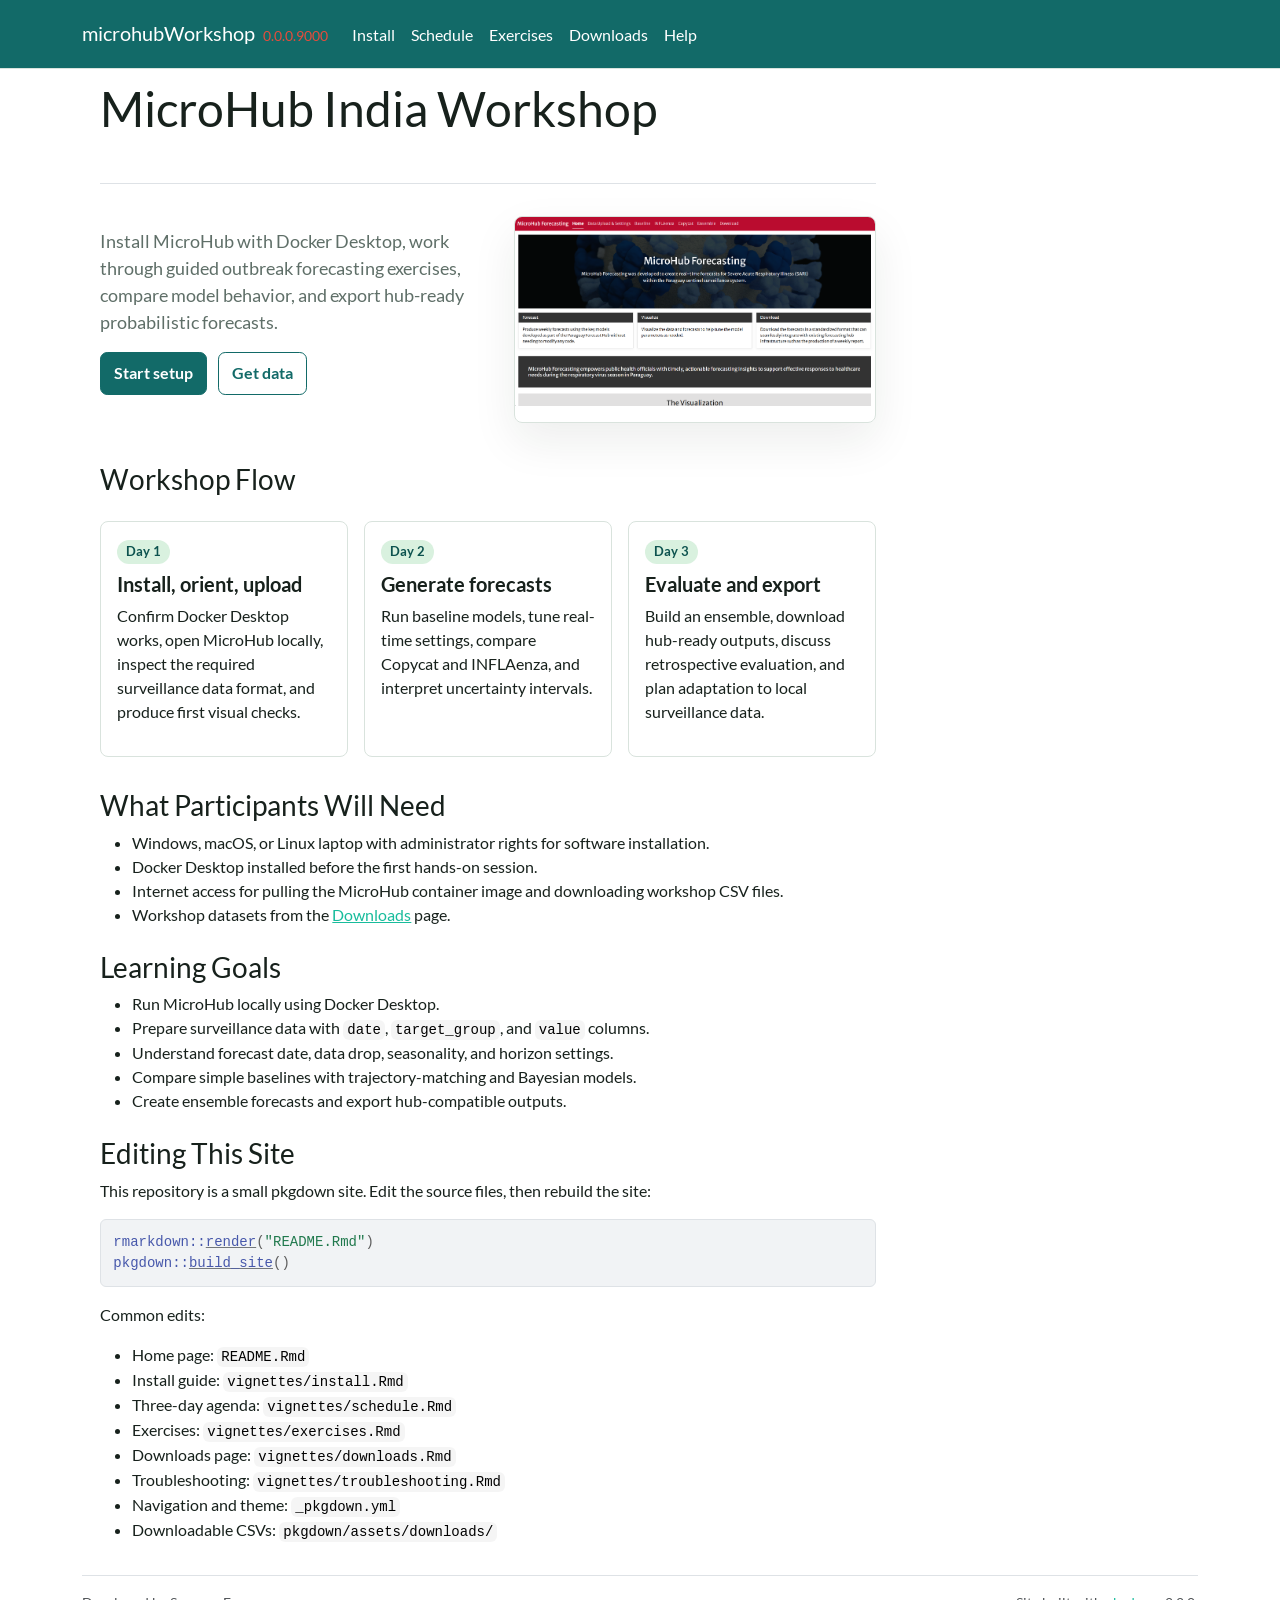
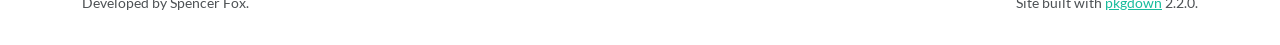
==== docs/index.html @ 608a145c "Create pkgdown workshop website" ====
<!DOCTYPE html>
<!-- Generated by pkgdown: do not edit by hand --><html lang="en">
<head>
<meta http-equiv="Content-Type" content="text/html; charset=UTF-8">
<meta charset="utf-8">
<meta http-equiv="X-UA-Compatible" content="IE=edge">
<meta name="viewport" content="width=device-width, initial-scale=1, shrink-to-fit=no">
<title>MicroHub India Workshop • microhubWorkshop</title>
<script src="deps/jquery-3.6.0/jquery-3.6.0.min.js"></script><meta name="viewport" content="width=device-width, initial-scale=1, shrink-to-fit=no">
<link href="deps/bootstrap-5.3.1/bootstrap.min.css" rel="stylesheet">
<script src="deps/bootstrap-5.3.1/bootstrap.bundle.min.js"></script><link href="deps/font-awesome-6.5.2/css/all.min.css" rel="stylesheet">
<link href="deps/font-awesome-6.5.2/css/v4-shims.min.css" rel="stylesheet">
<script src="deps/headroom-0.11.0/headroom.min.js"></script><script src="deps/headroom-0.11.0/jQuery.headroom.min.js"></script><script src="deps/bootstrap-toc-1.0.1/bootstrap-toc.min.js"></script><script src="deps/clipboard.js-2.0.11/clipboard.min.js"></script><script src="deps/search-1.0.0/autocomplete.jquery.min.js"></script><script src="deps/search-1.0.0/fuse.min.js"></script><script src="deps/search-1.0.0/mark.min.js"></script><!-- pkgdown --><script src="pkgdown.js"></script><link href="extra.css" rel="stylesheet">
<meta property="og:title" content="MicroHub India Workshop">
<meta name="description" content="Three-day hands-on workshop materials for MicroHub forecasting.">
<meta property="og:description" content="Three-day hands-on workshop materials for MicroHub forecasting.">
</head>
<body>
    <a href="#main" class="visually-hidden-focusable">Skip to contents</a>


    <nav class="navbar navbar-expand-lg fixed-top bg-primary" data-bs-theme="dark" aria-label="Site navigation"><div class="container">

    <a class="navbar-brand me-2" href="index.html">microhubWorkshop</a>

    <small class="nav-text text-danger me-auto" data-bs-toggle="tooltip" data-bs-placement="bottom" title="Unreleased version">0.0.0.9000</small>


    <button class="navbar-toggler" type="button" data-bs-toggle="collapse" data-bs-target="#navbar" aria-controls="navbar" aria-expanded="false" aria-label="Toggle navigation">
      <span class="navbar-toggler-icon"></span>
    </button>

    <div id="navbar" class="collapse navbar-collapse ms-3">
      <ul class="navbar-nav me-auto">
<li class="nav-item"><a class="nav-link" href="articles/install.html">Install</a></li>
<li class="nav-item"><a class="nav-link" href="articles/schedule.html">Schedule</a></li>
<li class="nav-item"><a class="nav-link" href="articles/exercises.html">Exercises</a></li>
<li class="nav-item"><a class="nav-link" href="articles/downloads.html">Downloads</a></li>
<li class="nav-item"><a class="nav-link" href="articles/troubleshooting.html">Help</a></li>
      </ul>
<ul class="navbar-nav"></ul>
</div>


  </div>
</nav><div class="container template-home">
<div class="row">
  <main id="main" class="col-md-9"><div class="section level1">
<div class="page-header"><h1 id="microhub-india-workshop">MicroHub India Workshop<a class="anchor" aria-label="anchor" href="#microhub-india-workshop"></a>
</h1></div>
<div class="microhub-hero">
<div>
<p class="microhub-lead">
Install MicroHub with Docker Desktop, work through guided outbreak forecasting exercises, compare model behavior, and export hub-ready probabilistic forecasts.
</p>
<p>
<a class="microhub-button" href="articles/install.html">Start setup</a> <a class="microhub-button secondary" href="articles/downloads.html">Get data</a>
</p>
</div>
<div class="microhub-image">
<p><img src="reference/figures/microhub-home.png" alt="MicroHub application home page screenshot"></p>
</div>
</div>
<div class="section level2">
<h2 id="workshop-flow">Workshop Flow<a class="anchor" aria-label="anchor" href="#workshop-flow"></a>
</h2>
<div class="microhub-grid">
<div class="microhub-card">
<span class="microhub-tag">Day 1</span>
<h3>
Install, orient, upload
</h3>
<p>
Confirm Docker Desktop works, open MicroHub locally, inspect the required surveillance data format, and produce first visual checks.
</p>
</div>
<div class="microhub-card">
<span class="microhub-tag">Day 2</span>
<h3>
Generate forecasts
</h3>
<p>
Run baseline models, tune real-time settings, compare Copycat and INFLAenza, and interpret uncertainty intervals.
</p>
</div>
<div class="microhub-card">
<span class="microhub-tag">Day 3</span>
<h3>
Evaluate and export
</h3>
<p>
Build an ensemble, download hub-ready outputs, discuss retrospective evaluation, and plan adaptation to local surveillance data.
</p>
</div>
</div>
</div>
<div class="section level2">
<h2 id="what-participants-will-need">What Participants Will Need<a class="anchor" aria-label="anchor" href="#what-participants-will-need"></a>
</h2>
<ul>
<li>Windows, macOS, or Linux laptop with administrator rights for software installation.</li>
<li>Docker Desktop installed before the first hands-on session.</li>
<li>Internet access for pulling the MicroHub container image and downloading workshop CSV files.</li>
<li>Workshop datasets from the <a href="articles/downloads.html">Downloads</a> page.</li>
</ul>
</div>
<div class="section level2">
<h2 id="learning-goals">Learning Goals<a class="anchor" aria-label="anchor" href="#learning-goals"></a>
</h2>
<ul>
<li>Run MicroHub locally using Docker Desktop.</li>
<li>Prepare surveillance data with <code>date</code>, <code>target_group</code>, and <code>value</code> columns.</li>
<li>Understand forecast date, data drop, seasonality, and horizon settings.</li>
<li>Compare simple baselines with trajectory-matching and Bayesian models.</li>
<li>Create ensemble forecasts and export hub-compatible outputs.</li>
</ul>
</div>
<div class="section level2">
<h2 id="editing-this-site">Editing This Site<a class="anchor" aria-label="anchor" href="#editing-this-site"></a>
</h2>
<p>This repository is a small pkgdown site. Edit the source files, then rebuild the site:</p>
<div class="sourceCode" id="cb1"><pre class="downlit sourceCode r">
<code class="sourceCode R"><span><span class="fu">rmarkdown</span><span class="fu">::</span><span class="fu"><a href="https://rdrr.io/pkg/rmarkdown/man/render.html" class="external-link">render</a></span><span class="op">(</span><span class="st">"README.Rmd"</span><span class="op">)</span></span>
<span><span class="fu">pkgdown</span><span class="fu">::</span><span class="fu"><a href="https://rdrr.io/pkg/pkgdown/man/build_site.html" class="external-link">build_site</a></span><span class="op">(</span><span class="op">)</span></span></code></pre></div>
<p>Common edits:</p>
<ul>
<li>Home page: <code>README.Rmd</code>
</li>
<li>Install guide: <code>vignettes/install.Rmd</code>
</li>
<li>Three-day agenda: <code>vignettes/schedule.Rmd</code>
</li>
<li>Exercises: <code>vignettes/exercises.Rmd</code>
</li>
<li>Downloads page: <code>vignettes/downloads.Rmd</code>
</li>
<li>Troubleshooting: <code>vignettes/troubleshooting.Rmd</code>
</li>
<li>Navigation and theme: <code>_pkgdown.yml</code>
</li>
<li>Downloadable CSVs: <code>pkgdown/assets/downloads/</code>
</li>
</ul>
</div>
</div>
  </main><aside class="col-md-3"></aside>
</div>


    <footer><div class="pkgdown-footer-left">
  <p>Developed by Spencer Fox.</p>
</div>

<div class="pkgdown-footer-right">
  <p>Site built with <a href="https://pkgdown.r-lib.org/" class="external-link">pkgdown</a> 2.2.0.</p>
</div>

    </footer>
</div>





  </body>
</html>
---- docs/deps/font-awesome-6.5.2/css/v4-shims.min.css ----
/*!
 * Font Awesome Free 6.5.2 by @fontawesome - https://fontawesome.com
 * License - https://fontawesome.com/license/free (Icons: CC BY 4.0, Fonts: SIL OFL 1.1, Code: MIT License)
 * Copyright 2024 Fonticons, Inc.
 */
.fa.fa-glass:before{content:"\f000"}.fa.fa-envelope-o{font-family:"Font Awesome 6 Free";font-weight:400}.fa.fa-envelope-o:before{content:"\f0e0"}.fa.fa-star-o{font-family:"Font Awesome 6 Free";font-weight:400}.fa.fa-star-o:before{content:"\f005"}.fa.fa-close:before,.fa.fa-remove:before{content:"\f00d"}.fa.fa-gear:before{content:"\f013"}.fa.fa-trash-o{font-family:"Font Awesome 6 Free";font-weight:400}.fa.fa-trash-o:before{content:"\f2ed"}.fa.fa-home:before{content:"\f015"}.fa.fa-file-o{font-family:"Font Awesome 6 Free";font-weight:400}.fa.fa-file-o:before{content:"\f15b"}.fa.fa-clock-o{font-family:"Font Awesome 6 Free";font-weight:400}.fa.fa-clock-o:before{content:"\f017"}.fa.fa-arrow-circle-o-down{font-family:"Font Awesome 6 Free";font-weight:400}.fa.fa-arrow-circle-o-down:before{content:"\f358"}.fa.fa-arrow-circle-o-up{font-family:"Font Awesome 6 Free";font-weight:400}.fa.fa-arrow-circle-o-up:before{content:"\f35b"}.fa.fa-play-circle-o{font-family:"Font Awesome 6 Free";font-weight:400}.fa.fa-play-circle-o:before{content:"\f144"}.fa.fa-repeat:before,.fa.fa-rotate-right:before{content:"\f01e"}.fa.fa-refresh:before{content:"\f021"}.fa.fa-list-alt{font-family:"Font Awesome 6 Free";font-weight:400}.fa.fa-list-alt:before{content:"\f022"}.fa.fa-dedent:before{content:"\f03b"}.fa.fa-video-camera:before{content:"\f03d"}.fa.fa-picture-o{font-family:"Font Awesome 6 Free";font-weight:400}.fa.fa-picture-o:before{content:"\f03e"}.fa.fa-photo{font-family:"Font Awesome 6 Free";font-weight:400}.fa.fa-photo:before{content:"\f03e"}.fa.fa-image{font-family:"Font Awesome 6 Free";font-weight:400}.fa.fa-image:before{content:"\f03e"}.fa.fa-map-marker:before{content:"\f3c5"}.fa.fa-pencil-square-o{font-family:"Font Awesome 6 Free";font-weight:400}.fa.fa-pencil-square-o:before{content:"\f044"}.fa.fa-edit{font-family:"Font Awesome 6 Free";font-weight:400}.fa.fa-edit:before{content:"\f044"}.fa.fa-share-square-o:before{content:"\f14d"}.fa.fa-check-square-o{font-family:"Font Awesome 6 Free";font-weight:400}.fa.fa-check-square-o:before{content:"\f14a"}.fa.fa-arrows:before{content:"\f0b2"}.fa.fa-times-circle-o{font-family:"Font Awesome 6 Free";font-weight:400}.fa.fa-times-circle-o:before{content:"\f057"}.fa.fa-check-circle-o{font-family:"Font Awesome 6 Free";font-weight:400}.fa.fa-check-circle-o:before{content:"\f058"}.fa.fa-mail-forward:before{content:"\f064"}.fa.fa-expand:before{content:"\f424"}.fa.fa-compress:before{content:"\f422"}.fa.fa-eye,.fa.fa-eye-slash{font-family:"Font Awesome 6 Free";font-weight:400}.fa.fa-warning:before{content:"\f071"}.fa.fa-calendar:before{content:"\f073"}.fa.fa-arrows-v:before{content:"\f338"}.fa.fa-arrows-h:before{content:"\f337"}.fa.fa-bar-chart-o:before,.fa.fa-bar-chart:before{content:"\e0e3"}.fa.fa-twitter-square{font-family:"Font Awesome 6 Brands";font-weight:400}.fa.fa-twitter-square:before{content:"\f081"}.fa.fa-facebook-square{font-family:"Font Awesome 6 Brands";font-weight:400}.fa.fa-facebook-square:before{content:"\f082"}.fa.fa-gears:before{content:"\f085"}.fa.fa-thumbs-o-up{font-family:"Font Awesome 6 Free";font-weight:400}.fa.fa-thumbs-o-up:before{content:"\f164"}.fa.fa-thumbs-o-down{font-family:"Font Awesome 6 Free";font-weight:400}.fa.fa-thumbs-o-down:before{content:"\f165"}.fa.fa-heart-o{font-family:"Font Awesome 6 Free";font-weight:400}.fa.fa-heart-o:before{content:"\f004"}.fa.fa-sign-out:before{content:"\f2f5"}.fa.fa-linkedin-square{font-family:"Font Awesome 6 Brands";font-weight:400}.fa.fa-linkedin-square:before{content:"\f08c"}.fa.fa-thumb-tack:before{content:"\f08d"}.fa.fa-external-link:before{content:"\f35d"}.fa.fa-sign-in:before{content:"\f2f6"}.fa.fa-github-square{font-family:"Font Awesome 6 Brands";font-weight:400}.fa.fa-github-square:before{content:"\f092"}.fa.fa-lemon-o{font-family:"Font Awesome 6 Free";font-weight:400}.fa.fa-lemon-o:before{content:"\f094"}.fa.fa-square-o{font-family:"Font Awesome 6 Free";font-weight:400}.fa.fa-square-o:before{content:"\f0c8"}.fa.fa-bookmark-o{font-family:"Font Awesome 6 Free";font-weight:400}.fa.fa-bookmark-o:before{content:"\f02e"}.fa.fa-facebook,.fa.fa-twitter{font-family:"Font Awesome 6 Brands";font-weight:400}.fa.fa-facebook:before{content:"\f39e"}.fa.fa-facebook-f{font-family:"Font Awesome 6 Brands";font-weight:400}.fa.fa-facebook-f:before{content:"\f39e"}.fa.fa-github{font-family:"Font Awesome 6 Brands";font-weight:400}.fa.fa-credit-card{font-family:"Font Awesome 6 Free";font-weight:400}.fa.fa-feed:before{content:"\f09e"}.fa.fa-hdd-o{font-family:"Font Awesome 6 Free";font-weight:400}.fa.fa-hdd-o:before{content:"\f0a0"}.fa.fa-hand-o-right{font-family:"Font Awesome 6 Free";font-weight:400}.fa.fa-hand-o-right:before{content:"\f0a4"}.fa.fa-hand-o-left{font-family:"Font Awesome 6 Free";font-weight:400}.fa.fa-hand-o-left:before{content:"\f0a5"}.fa.fa-hand-o-up{font-family:"Font Awesome 6 Free";font-weight:400}.fa.fa-hand-o-up:before{content:"\f0a6"}.fa.fa-hand-o-down{font-family:"Font Awesome 6 Free";font-weight:400}.fa.fa-hand-o-down:before{content:"\f0a7"}.fa.fa-globe:before{content:"\f57d"}.fa.fa-tasks:before{content:"\f828"}.fa.fa-arrows-alt:before{content:"\f31e"}.fa.fa-group:before{content:"\f0c0"}.fa.fa-chain:before{content:"\f0c1"}.fa.fa-cut:before{content:"\f0c4"}.fa.fa-files-o{font-family:"Font Awesome 6 Free";font-weight:400}.fa.fa-files-o:before{content:"\f0c5"}.fa.fa-floppy-o{font-family:"Font Awesome 6 Free";font-weight:400}.fa.fa-floppy-o:before{content:"\f0c7"}.fa.fa-save{font-family:"Font Awesome 6 Free";font-weight:400}.fa.fa-save:before{content:"\f0c7"}.fa.fa-navicon:before,.fa.fa-reorder:before{content:"\f0c9"}.fa.fa-magic:before{content:"\e2ca"}.fa.fa-pinterest,.fa.fa-pinterest-square{font-family:"Font Awesome 6 Brands";font-weight:400}.fa.fa-pinterest-square:before{content:"\f0d3"}.fa.fa-google-plus-square{font-family:"Font Awesome 6 Brands";font-weight:400}.fa.fa-google-plus-square:before{content:"\f0d4"}.fa.fa-google-plus{font-family:"Font Awesome 6 Brands";font-weight:400}.fa.fa-google-plus:before{content:"\f0d5"}.fa.fa-money:before{content:"\f3d1"}.fa.fa-unsorted:before{content:"\f0dc"}.fa.fa-sort-desc:before{content:"\f0dd"}.fa.fa-sort-asc:before{content:"\f0de"}.fa.fa-linkedin{font-family:"Font Awesome 6 Brands";font-weight:400}.fa.fa-linkedin:before{content:"\f0e1"}.fa.fa-rotate-left:before{content:"\f0e2"}.fa.fa-legal:before{content:"\f0e3"}.fa.fa-dashboard:before,.fa.fa-tachometer:before{content:"\f625"}.fa.fa-comment-o{font-family:"Font Awesome 6 Free";font-weight:400}.fa.fa-comment-o:before{content:"\f075"}.fa.fa-comments-o{font-family:"Font Awesome 6 Free";font-weight:400}.fa.fa-comments-o:before{content:"\f086"}.fa.fa-flash:before{content:"\f0e7"}.fa.fa-clipboard:before{content:"\f0ea"}.fa.fa-lightbulb-o{font-family:"Font Awesome 6 Free";font-weight:400}.fa.fa-lightbulb-o:before{content:"\f0eb"}.fa.fa-exchange:before{content:"\f362"}.fa.fa-cloud-download:before{content:"\f0ed"}.fa.fa-cloud-upload:before{content:"\f0ee"}.fa.fa-bell-o{font-family:"Font Awesome 6 Free";font-weight:400}.fa.fa-bell-o:before{content:"\f0f3"}.fa.fa-cutlery:before{content:"\f2e7"}.fa.fa-file-text-o{font-family:"Font Awesome 6 Free";font-weight:400}.fa.fa-file-text-o:before{content:"\f15c"}.fa.fa-building-o{font-family:"Font Awesome 6 Free";font-weight:400}.fa.fa-building-o:before{content:"\f1ad"}.fa.fa-hospital-o{font-family:"Font Awesome 6 Free";font-weight:400}.fa.fa-hospital-o:before{content:"\f0f8"}.fa.fa-tablet:before{content:"\f3fa"}.fa.fa-mobile-phone:before,.fa.fa-mobile:before{content:"\f3cd"}.fa.fa-circle-o{font-family:"Font Awesome 6 Free";font-weight:400}.fa.fa-circle-o:before{content:"\f111"}.fa.fa-mail-reply:before{content:"\f3e5"}.fa.fa-github-alt{font-family:"Font Awesome 6 Brands";font-weight:400}.fa.fa-folder-o{font-family:"Font Awesome 6 Free";font-weight:400}.fa.fa-folder-o:before{content:"\f07b"}.fa.fa-folder-open-o{font-family:"Font Awesome 6 Free";font-weight:400}.fa.fa-folder-open-o:before{content:"\f07c"}.fa.fa-smile-o{font-family:"Font Awesome 6 Free";font-weight:400}.fa.fa-smile-o:before{content:"\f118"}.fa.fa-frown-o{font-family:"Font Awesome 6 Free";font-weight:400}.fa.fa-frown-o:before{content:"\f119"}.fa.fa-meh-o{font-family:"Font Awesome 6 Free";font-weight:400}.fa.fa-meh-o:before{content:"\f11a"}.fa.fa-keyboard-o{font-family:"Font Awesome 6 Free";font-weight:400}.fa.fa-keyboard-o:before{content:"\f11c"}.fa.fa-flag-o{font-family:"Font Awesome 6 Free";font-weight:400}.fa.fa-flag-o:before{content:"\f024"}.fa.fa-mail-reply-all:before{content:"\f122"}.fa.fa-star-half-o{font-family:"Font Awesome 6 Free";font-weight:400}.fa.fa-star-half-o:before{content:"\f5c0"}.fa.fa-star-half-empty{font-family:"Font Awesome 6 Free";font-weight:400}.fa.fa-star-half-empty:before{content:"\f5c0"}.fa.fa-star-half-full{font-family:"Font Awesome 6 Free";font-weight:400}.fa.fa-star-half-full:before{content:"\f5c0"}.fa.fa-code-fork:before{content:"\f126"}.fa.fa-chain-broken:before,.fa.fa-unlink:before{content:"\f127"}.fa.fa-calendar-o{font-family:"Font Awesome 6 Free";font-weight:400}.fa.fa-calendar-o:before{content:"\f133"}.fa.fa-css3,.fa.fa-html5,.fa.fa-maxcdn{font-family:"Font Awesome 6 Brands";font-weight:400}.fa.fa-unlock-alt:before{content:"\f09c"}.fa.fa-minus-square-o{font-family:"Font Awesome 6 Free";font-weight:400}.fa.fa-minus-square-o:before{content:"\f146"}.fa.fa-level-up:before{content:"\f3bf"}.fa.fa-level-down:before{content:"\f3be"}.fa.fa-pencil-square:before{content:"\f14b"}.fa.fa-external-link-square:before{content:"\f360"}.fa.fa-compass{font-family:"Font Awesome 6 Free";font-weight:400}.fa.fa-caret-square-o-down{font-family:"Font Awesome 6 Free";font-weight:400}.fa.fa-caret-square-o-down:before{content:"\f150"}.fa.fa-toggle-down{font-family:"Font Awesome 6 Free";font-weight:400}.fa.fa-toggle-down:before{content:"\f150"}.fa.fa-caret-square-o-up{font-family:"Font Awesome 6 Free";font-weight:400}.fa.fa-caret-square-o-up:before{content:"\f151"}.fa.fa-toggle-up{font-family:"Font Awesome 6 Free";font-weight:400}.fa.fa-toggle-up:before{content:"\f151"}.fa.fa-caret-square-o-right{font-family:"Font Awesome 6 Free";font-weight:400}.fa.fa-caret-square-o-right:before{content:"\f152"}.fa.fa-toggle-right{font-family:"Font Awesome 6 Free";font-weight:400}.fa.fa-toggle-right:before{content:"\f152"}.fa.fa-eur:before,.fa.fa-euro:before{content:"\f153"}.fa.fa-gbp:before{content:"\f154"}.fa.fa-dollar:before,.fa.fa-usd:before{content:"\24"}.fa.fa-inr:before,.fa.fa-rupee:before{content:"\e1bc"}.fa.fa-cny:before,.fa.fa-jpy:before,.fa.fa-rmb:before,.fa.fa-yen:before{content:"\f157"}.fa.fa-rouble:before,.fa.fa-rub:before,.fa.fa-ruble:before{content:"\f158"}.fa.fa-krw:before,.fa.fa-won:before{content:"\f159"}.fa.fa-bitcoin,.fa.fa-btc{font-family:"Font Awesome 6 Brands";font-weight:400}.fa.fa-bitcoin:before{content:"\f15a"}.fa.fa-file-text:before{content:"\f15c"}.fa.fa-sort-alpha-asc:before{content:"\f15d"}.fa.fa-sort-alpha-desc:before{content:"\f881"}.fa.fa-sort-amount-asc:before{content:"\f884"}.fa.fa-sort-amount-desc:before{content:"\f160"}.fa.fa-sort-numeric-asc:before{content:"\f162"}.fa.fa-sort-numeric-desc:before{content:"\f886"}.fa.fa-youtube-square{font-family:"Font Awesome 6 Brands";font-weight:400}.fa.fa-youtube-square:before{content:"\f431"}.fa.fa-xing,.fa.fa-xing-square,.fa.fa-youtube{font-family:"Font Awesome 6 Brands";font-weight:400}.fa.fa-xing-square:before{content:"\f169"}.fa.fa-youtube-play{font-family:"Font Awesome 6 Brands";font-weight:400}.fa.fa-youtube-play:before{content:"\f167"}.fa.fa-adn,.fa.fa-bitbucket,.fa.fa-bitbucket-square,.fa.fa-dropbox,.fa.fa-flickr,.fa.fa-instagram,.fa.fa-stack-overflow{font-family:"Font Awesome 6 Brands";font-weight:400}.fa.fa-bitbucket-square:before{content:"\f171"}.fa.fa-tumblr,.fa.fa-tumblr-square{font-family:"Font Awesome 6 Brands";font-weight:400}.fa.fa-tumblr-square:before{content:"\f174"}.fa.fa-long-arrow-down:before{content:"\f309"}.fa.fa-long-arrow-up:before{content:"\f30c"}.fa.fa-long-arrow-left:before{content:"\f30a"}.fa.fa-long-arrow-right:before{content:"\f30b"}.fa.fa-android,.fa.fa-apple,.fa.fa-dribbble,.fa.fa-foursquare,.fa.fa-gittip,.fa.fa-gratipay,.fa.fa-linux,.fa.fa-skype,.fa.fa-trello,.fa.fa-windows{font-family:"Font Awesome 6 Brands";font-weight:400}.fa.fa-gittip:before{content:"\f184"}.fa.fa-sun-o{font-family:"Font Awesome 6 Free";font-weight:400}.fa.fa-sun-o:before{content:"\f185"}.fa.fa-moon-o{font-family:"Font Awesome 6 Free";font-weight:400}.fa.fa-moon-o:before{content:"\f186"}.fa.fa-pagelines,.fa.fa-renren,.fa.fa-stack-exchange,.fa.fa-vk,.fa.fa-weibo{font-family:"Font Awesome 6 Brands";font-weight:400}.fa.fa-arrow-circle-o-right{font-family:"Font Awesome 6 Free";font-weight:400}.fa.fa-arrow-circle-o-right:before{content:"\f35a"}.fa.fa-arrow-circle-o-left{font-family:"Font Awesome 6 Free";font-weight:400}.fa.fa-arrow-circle-o-left:before{content:"\f359"}.fa.fa-caret-square-o-left{font-family:"Font Awesome 6 Free";font-weight:400}.fa.fa-caret-square-o-left:before{content:"\f191"}.fa.fa-toggle-left{font-family:"Font Awesome 6 Free";font-weight:400}.fa.fa-toggle-left:before{content:"\f191"}.fa.fa-dot-circle-o{font-family:"Font Awesome 6 Free";font-weight:400}.fa.fa-dot-circle-o:before{content:"\f192"}.fa.fa-vimeo-square{font-family:"Font Awesome 6 Brands";font-weight:400}.fa.fa-vimeo-square:before{content:"\f194"}.fa.fa-try:before,.fa.fa-turkish-lira:before{content:"\e2bb"}.fa.fa-plus-square-o{font-family:"Font Awesome 6 Free";font-weight:400}.fa.fa-plus-square-o:before{content:"\f0fe"}.fa.fa-openid,.fa.fa-slack,.fa.fa-wordpress{font-family:"Font Awesome 6 Brands";font-weight:400}.fa.fa-bank:before,.fa.fa-institution:before{content:"\f19c"}.fa.fa-mortar-board:before{content:"\f19d"}.fa.fa-google,.fa.fa-reddit,.fa.fa-reddit-square,.fa.fa-yahoo{font-family:"Font Awesome 6 Brands";font-weight:400}.fa.fa-reddit-square:before{content:"\f1a2"}.fa.fa-behance,.fa.fa-behance-square,.fa.fa-delicious,.fa.fa-digg,.fa.fa-drupal,.fa.fa-joomla,.fa.fa-pied-piper-alt,.fa.fa-pied-piper-pp,.fa.fa-stumbleupon,.fa.fa-stumbleupon-circle{font-family:"Font Awesome 6 Brands";font-weight:400}.fa.fa-behance-square:before{content:"\f1b5"}.fa.fa-steam,.fa.fa-steam-square{font-family:"Font Awesome 6 Brands";font-weight:400}.fa.fa-steam-square:before{content:"\f1b7"}.fa.fa-automobile:before{content:"\f1b9"}.fa.fa-cab:before{content:"\f1ba"}.fa.fa-deviantart,.fa.fa-soundcloud,.fa.fa-spotify{font-family:"Font Awesome 6 Brands";font-weight:400}.fa.fa-file-pdf-o{font-family:"Font Awesome 6 Free";font-weight:400}.fa.fa-file-pdf-o:before{content:"\f1c1"}.fa.fa-file-word-o{font-family:"Font Awesome 6 Free";font-weight:400}.fa.fa-file-word-o:before{content:"\f1c2"}.fa.fa-file-excel-o{font-family:"Font Awesome 6 Free";font-weight:400}.fa.fa-file-excel-o:before{content:"\f1c3"}.fa.fa-file-powerpoint-o{font-family:"Font Awesome 6 Free";font-weight:400}.fa.fa-file-powerpoint-o:before{content:"\f1c4"}.fa.fa-file-image-o{font-family:"Font Awesome 6 Free";font-weight:400}.fa.fa-file-image-o:before{content:"\f1c5"}.fa.fa-file-photo-o{font-family:"Font Awesome 6 Free";font-weight:400}.fa.fa-file-photo-o:before{content:"\f1c5"}.fa.fa-file-picture-o{font-family:"Font Awesome 6 Free";font-weight:400}.fa.fa-file-picture-o:before{content:"\f1c5"}.fa.fa-file-archive-o{font-family:"Font Awesome 6 Free";font-weight:400}.fa.fa-file-archive-o:before{content:"\f1c6"}.fa.fa-file-zip-o{font-family:"Font Awesome 6 Free";font-weight:400}.fa.fa-file-zip-o:before{content:"\f1c6"}.fa.fa-file-audio-o{font-family:"Font Awesome 6 Free";font-weight:400}.fa.fa-file-audio-o:before{content:"\f1c7"}.fa.fa-file-sound-o{font-family:"Font Awesome 6 Free";font-weight:400}.fa.fa-file-sound-o:before{content:"\f1c7"}.fa.fa-file-video-o{font-family:"Font Awesome 6 Free";font-weight:400}.fa.fa-file-video-o:before{content:"\f1c8"}.fa.fa-file-movie-o{font-family:"Font Awesome 6 Free";font-weight:400}.fa.fa-file-movie-o:before{content:"\f1c8"}.fa.fa-file-code-o{font-family:"Font Awesome 6 Free";font-weight:400}.fa.fa-file-code-o:before{content:"\f1c9"}.fa.fa-codepen,.fa.fa-jsfiddle,.fa.fa-vine{font-family:"Font Awesome 6 Brands";font-weight:400}.fa.fa-life-bouy:before,.fa.fa-life-buoy:before,.fa.fa-life-saver:before,.fa.fa-support:before{content:"\f1cd"}.fa.fa-circle-o-notch:before{content:"\f1ce"}.fa.fa-ra,.fa.fa-rebel{font-family:"Font Awesome 6 Brands";font-weight:400}.fa.fa-ra:before{content:"\f1d0"}.fa.fa-resistance{font-family:"Font Awesome 6 Brands";font-weight:400}.fa.fa-resistance:before{content:"\f1d0"}.fa.fa-empire,.fa.fa-ge{font-family:"Font Awesome 6 Brands";font-weight:400}.fa.fa-ge:before{content:"\f1d1"}.fa.fa-git-square{font-family:"Font Awesome 6 Brands";font-weight:400}.fa.fa-git-square:before{content:"\f1d2"}.fa.fa-git,.fa.fa-hacker-news,.fa.fa-y-combinator-square{font-family:"Font Awesome 6 Brands";font-weight:400}.fa.fa-y-combinator-square:before{content:"\f1d4"}.fa.fa-yc-square{font-family:"Font Awesome 6 Brands";font-weight:400}.fa.fa-yc-square:before{content:"\f1d4"}.fa.fa-qq,.fa.fa-tencent-weibo,.fa.fa-wechat,.fa.fa-weixin{font-family:"Font Awesome 6 Brands";font-weight:400}.fa.fa-wechat:before{content:"\f1d7"}.fa.fa-send:before{content:"\f1d8"}.fa.fa-paper-plane-o{font-family:"Font Awesome 6 Free";font-weight:400}.fa.fa-paper-plane-o:before{content:"\f1d8"}.fa.fa-send-o{font-family:"Font Awesome 6 Free";font-weight:400}.fa.fa-send-o:before{content:"\f1d8"}.fa.fa-circle-thin{font-family:"Font Awesome 6 Free";font-weight:400}.fa.fa-circle-thin:before{content:"\f111"}.fa.fa-header:before{content:"\f1dc"}.fa.fa-futbol-o{font-family:"Font Awesome 6 Free";font-weight:400}.fa.fa-futbol-o:before{content:"\f1e3"}.fa.fa-soccer-ball-o{font-family:"Font Awesome 6 Free";font-weight:400}.fa.fa-soccer-ball-o:before{content:"\f1e3"}.fa.fa-slideshare,.fa.fa-twitch,.fa.fa-yelp{font-family:"Font Awesome 6 Brands";font-weight:400}.fa.fa-newspaper-o{font-family:"Font Awesome 6 Free";font-weight:400}.fa.fa-newspaper-o:before{content:"\f1ea"}.fa.fa-cc-amex,.fa.fa-cc-discover,.fa.fa-cc-mastercard,.fa.fa-cc-paypal,.fa.fa-cc-stripe,.fa.fa-cc-visa,.fa.fa-google-wallet,.fa.fa-paypal{font-family:"Font Awesome 6 Brands";font-weight:400}.fa.fa-bell-slash-o{font-family:"Font Awesome 6 Free";font-weight:400}.fa.fa-bell-slash-o:before{content:"\f1f6"}.fa.fa-trash:before{content:"\f2ed"}.fa.fa-copyright{font-family:"Font Awesome 6 Free";font-weight:400}.fa.fa-eyedropper:before{content:"\f1fb"}.fa.fa-area-chart:before{content:"\f1fe"}.fa.fa-pie-chart:before{content:"\f200"}.fa.fa-line-chart:before{content:"\f201"}.fa.fa-lastfm,.fa.fa-lastfm-square{font-family:"Font Awesome 6 Brands";font-weight:400}.fa.fa-lastfm-square:before{content:"\f203"}.fa.fa-angellist,.fa.fa-ioxhost{font-family:"Font Awesome 6 Brands";font-weight:400}.fa.fa-cc{font-family:"Font Awesome 6 Free";font-weight:400}.fa.fa-cc:before{content:"\f20a"}.fa.fa-ils:before,.fa.fa-shekel:before,.fa.fa-sheqel:before{content:"\f20b"}.fa.fa-buysellads,.fa.fa-connectdevelop,.fa.fa-dashcube,.fa.fa-forumbee,.fa.fa-leanpub,.fa.fa-sellsy,.fa.fa-shirtsinbulk,.fa.fa-simplybuilt,.fa.fa-skyatlas{font-family:"Font Awesome 6 Brands";font-weight:400}.fa.fa-diamond{font-family:"Font Awesome 6 Free";font-weight:400}.fa.fa-diamond:before{content:"\f3a5"}.fa.fa-intersex:before,.fa.fa-transgender:before{content:"\f224"}.fa.fa-transgender-alt:before{content:"\f225"}.fa.fa-facebook-official{font-family:"Font Awesome 6 Brands";font-weight:400}.fa.fa-facebook-official:before{content:"\f09a"}.fa.fa-pinterest-p,.fa.fa-whatsapp{font-family:"Font Awesome 6 Brands";font-weight:400}.fa.fa-hotel:before{content:"\f236"}.fa.fa-medium,.fa.fa-viacoin,.fa.fa-y-combinator,.fa.fa-yc{font-family:"Font Awesome 6 Brands";font-weight:400}.fa.fa-yc:before{content:"\f23b"}.fa.fa-expeditedssl,.fa.fa-opencart,.fa.fa-optin-monster{font-family:"Font Awesome 6 Brands";font-weight:400}.fa.fa-battery-4:before,.fa.fa-battery:before{content:"\f240"}.fa.fa-battery-3:before{content:"\f241"}.fa.fa-battery-2:before{content:"\f242"}.fa.fa-battery-1:before{content:"\f243"}.fa.fa-battery-0:before{content:"\f244"}.fa.fa-object-group,.fa.fa-object-ungroup,.fa.fa-sticky-note-o{font-family:"Font Awesome 6 Free";font-weight:400}.fa.fa-sticky-note-o:before{content:"\f249"}.fa.fa-cc-diners-club,.fa.fa-cc-jcb{font-family:"Font Awesome 6 Brands";font-weight:400}.fa.fa-clone{font-family:"Font Awesome 6 Free";font-weight:400}.fa.fa-hourglass-o:before{content:"\f254"}.fa.fa-hourglass-1:before{content:"\f251"}.fa.fa-hourglass-2:before{content:"\f252"}.fa.fa-hourglass-3:before{content:"\f253"}.fa.fa-hand-rock-o{font-family:"Font Awesome 6 Free";font-weight:400}.fa.fa-hand-rock-o:before{content:"\f255"}.fa.fa-hand-grab-o{font-family:"Font Awesome 6 Free";font-weight:400}.fa.fa-hand-grab-o:before{content:"\f255"}.fa.fa-hand-paper-o{font-family:"Font Awesome 6 Free";font-weight:400}.fa.fa-hand-paper-o:before{content:"\f256"}.fa.fa-hand-stop-o{font-family:"Font Awesome 6 Free";font-weight:400}.fa.fa-hand-stop-o:before{content:"\f256"}.fa.fa-hand-scissors-o{font-family:"Font Awesome 6 Free";font-weight:400}.fa.fa-hand-scissors-o:before{content:"\f257"}.fa.fa-hand-lizard-o{font-family:"Font Awesome 6 Free";font-weight:400}.fa.fa-hand-lizard-o:before{content:"\f258"}.fa.fa-hand-spock-o{font-family:"Font Awesome 6 Free";font-weight:400}.fa.fa-hand-spock-o:before{content:"\f259"}.fa.fa-hand-pointer-o{font-family:"Font Awesome 6 Free";font-weight:400}.fa.fa-hand-pointer-o:before{content:"\f25a"}.fa.fa-hand-peace-o{font-family:"Font Awesome 6 Free";font-weight:400}.fa.fa-hand-peace-o:before{content:"\f25b"}.fa.fa-registered{font-family:"Font Awesome 6 Free";font-weight:400}.fa.fa-creative-commons,.fa.fa-gg,.fa.fa-gg-circle,.fa.fa-odnoklassniki,.fa.fa-odnoklassniki-square{font-family:"Font Awesome 6 Brands";font-weight:400}.fa.fa-odnoklassniki-square:before{content:"\f264"}.fa.fa-chrome,.fa.fa-firefox,.fa.fa-get-pocket,.fa.fa-internet-explorer,.fa.fa-opera,.fa.fa-safari,.fa.fa-wikipedia-w{font-family:"Font Awesome 6 Brands";font-weight:400}.fa.fa-television:before{content:"\f26c"}.fa.fa-500px,.fa.fa-amazon,.fa.fa-contao{font-family:"Font Awesome 6 Brands";font-weight:400}.fa.fa-calendar-plus-o{font-family:"Font Awesome 6 Free";font-weight:400}.fa.fa-calendar-plus-o:before{content:"\f271"}.fa.fa-calendar-minus-o{font-family:"Font Awesome 6 Free";font-weight:400}.fa.fa-calendar-minus-o:before{content:"\f272"}.fa.fa-calendar-times-o{font-family:"Font Awesome 6 Free";font-weight:400}.fa.fa-calendar-times-o:before{content:"\f273"}.fa.fa-calendar-check-o{font-family:"Font Awesome 6 Free";font-weight:400}.fa.fa-calendar-check-o:before{content:"\f274"}.fa.fa-map-o{font-family:"Font Awesome 6 Free";font-weight:400}.fa.fa-map-o:before{content:"\f279"}.fa.fa-commenting:before{content:"\f4ad"}.fa.fa-commenting-o{font-family:"Font Awesome 6 Free";font-weight:400}.fa.fa-commenting-o:before{content:"\f4ad"}.fa.fa-houzz,.fa.fa-vimeo{font-family:"Font Awesome 6 Brands";font-weight:400}.fa.fa-vimeo:before{content:"\f27d"}.fa.fa-black-tie,.fa.fa-edge,.fa.fa-fonticons,.fa.fa-reddit-alien{font-family:"Font Awesome 6 Brands";font-weight:400}.fa.fa-credit-card-alt:before{content:"\f09d"}.fa.fa-codiepie,.fa.fa-fort-awesome,.fa.fa-mixcloud,.fa.fa-modx,.fa.fa-product-hunt,.fa.fa-scribd,.fa.fa-usb{font-family:"Font Awesome 6 Brands";font-weight:400}.fa.fa-pause-circle-o{font-family:"Font Awesome 6 Free";font-weight:400}.fa.fa-pause-circle-o:before{content:"\f28b"}.fa.fa-stop-circle-o{font-family:"Font Awesome 6 Free";font-weight:400}.fa.fa-stop-circle-o:before{content:"\f28d"}.fa.fa-bluetooth,.fa.fa-bluetooth-b,.fa.fa-envira,.fa.fa-gitlab,.fa.fa-wheelchair-alt,.fa.fa-wpbeginner,.fa.fa-wpforms{font-family:"Font Awesome 6 Brands";font-weight:400}.fa.fa-wheelchair-alt:before{content:"\f368"}.fa.fa-question-circle-o{font-family:"Font Awesome 6 Free";font-weight:400}.fa.fa-question-circle-o:before{content:"\f059"}.fa.fa-volume-control-phone:before{content:"\f2a0"}.fa.fa-asl-interpreting:before{content:"\f2a3"}.fa.fa-deafness:before,.fa.fa-hard-of-hearing:before{content:"\f2a4"}.fa.fa-glide,.fa.fa-glide-g{font-family:"Font Awesome 6 Brands";font-weight:400}.fa.fa-signing:before{content:"\f2a7"}.fa.fa-viadeo,.fa.fa-viadeo-square{font-family:"Font Awesome 6 Brands";font-weight:400}.fa.fa-viadeo-square:before{content:"\f2aa"}.fa.fa-snapchat,.fa.fa-snapchat-ghost{font-family:"Font Awesome 6 Brands";font-weight:400}.fa.fa-snapchat-ghost:before{content:"\f2ab"}.fa.fa-snapchat-square{font-family:"Font Awesome 6 Brands";font-weight:400}.fa.fa-snapchat-square:before{content:"\f2ad"}.fa.fa-first-order,.fa.fa-google-plus-official,.fa.fa-pied-piper,.fa.fa-themeisle,.fa.fa-yoast{font-family:"Font Awesome 6 Brands";font-weight:400}.fa.fa-google-plus-official:before{content:"\f2b3"}.fa.fa-google-plus-circle{font-family:"Font Awesome 6 Brands";font-weight:400}.fa.fa-google-plus-circle:before{content:"\f2b3"}.fa.fa-fa,.fa.fa-font-awesome{font-family:"Font Awesome 6 Brands";font-weight:400}.fa.fa-fa:before{content:"\f2b4"}.fa.fa-handshake-o{font-family:"Font Awesome 6 Free";font-weight:400}.fa.fa-handshake-o:before{content:"\f2b5"}.fa.fa-envelope-open-o{font-family:"Font Awesome 6 Free";font-weight:400}.fa.fa-envelope-open-o:before{content:"\f2b6"}.fa.fa-linode{font-family:"Font Awesome 6 Brands";font-weight:400}.fa.fa-address-book-o{font-family:"Font Awesome 6 Free";font-weight:400}.fa.fa-address-book-o:before{content:"\f2b9"}.fa.fa-vcard:before{content:"\f2bb"}.fa.fa-address-card-o{font-family:"Font Awesome 6 Free";font-weight:400}.fa.fa-address-card-o:before{content:"\f2bb"}.fa.fa-vcard-o{font-family:"Font Awesome 6 Free";font-weight:400}.fa.fa-vcard-o:before{content:"\f2bb"}.fa.fa-user-circle-o{font-family:"Font Awesome 6 Free";font-weight:400}.fa.fa-user-circle-o:before{content:"\f2bd"}.fa.fa-user-o{font-family:"Font Awesome 6 Free";font-weight:400}.fa.fa-user-o:before{content:"\f007"}.fa.fa-id-badge{font-family:"Font Awesome 6 Free";font-weight:400}.fa.fa-drivers-license:before{content:"\f2c2"}.fa.fa-id-card-o{font-family:"Font Awesome 6 Free";font-weight:400}.fa.fa-id-card-o:before{content:"\f2c2"}.fa.fa-drivers-license-o{font-family:"Font Awesome 6 Free";font-weight:400}.fa.fa-drivers-license-o:before{content:"\f2c2"}.fa.fa-free-code-camp,.fa.fa-quora,.fa.fa-telegram{font-family:"Font Awesome 6 Brands";font-weight:400}.fa.fa-thermometer-4:before,.fa.fa-thermometer:before{content:"\f2c7"}.fa.fa-thermometer-3:before{content:"\f2c8"}.fa.fa-thermometer-2:before{content:"\f2c9"}.fa.fa-thermometer-1:before{content:"\f2ca"}.fa.fa-thermometer-0:before{content:"\f2cb"}.fa.fa-bathtub:before,.fa.fa-s15:before{content:"\f2cd"}.fa.fa-window-maximize,.fa.fa-window-restore{font-family:"Font Awesome 6 Free";font-weight:400}.fa.fa-times-rectangle:before{content:"\f410"}.fa.fa-window-close-o{font-family:"Font Awesome 6 Free";font-weight:400}.fa.fa-window-close-o:before{content:"\f410"}.fa.fa-times-rectangle-o{font-family:"Font Awesome 6 Free";font-weight:400}.fa.fa-times-rectangle-o:before{content:"\f410"}.fa.fa-bandcamp,.fa.fa-eercast,.fa.fa-etsy,.fa.fa-grav,.fa.fa-imdb,.fa.fa-ravelry{font-family:"Font Awesome 6 Brands";font-weight:400}.fa.fa-eercast:before{content:"\f2da"}.fa.fa-snowflake-o{font-family:"Font Awesome 6 Free";font-weight:400}.fa.fa-snowflake-o:before{content:"\f2dc"}.fa.fa-meetup,.fa.fa-superpowers,.fa.fa-wpexplorer{font-family:"Font Awesome 6 Brands";font-weight:400}
---- docs/extra.css ----
:root {
  --microhub-teal: #126a68;
  --microhub-mint: #d9f1df;
  --microhub-ink: #17211c;
  --microhub-muted: #5f6f68;
  --microhub-line: #d9e3dd;
  --microhub-marigold: #f0b33e;
}

body {
  color: var(--microhub-ink);
}

.navbar {
  border-bottom: 1px solid var(--microhub-line);
}

.template-home .page-header {
  margin-bottom: 2rem;
}

.microhub-hero {
  display: grid;
  grid-template-columns: minmax(0, 1fr) minmax(320px, 0.95fr);
  gap: 2rem;
  align-items: center;
  margin: 1.25rem 0 2.5rem;
}

.microhub-hero h1 {
  font-size: clamp(2.4rem, 5vw, 4.8rem);
  line-height: 1.08;
  max-width: 11ch;
  margin-bottom: 1rem;
}

.microhub-lead {
  color: var(--microhub-muted);
  font-size: 1.12rem;
  max-width: 64ch;
}

.microhub-image {
  border: 1px solid var(--microhub-line);
  border-radius: 0.5rem;
  overflow: hidden;
  box-shadow: 0 18px 45px rgba(23, 33, 28, 0.08);
}

.microhub-grid {
  display: grid;
  grid-template-columns: repeat(3, minmax(0, 1fr));
  gap: 1rem;
  margin: 1.5rem 0 2rem;
}

.microhub-card,
.microhub-callout {
  border: 1px solid var(--microhub-line);
  border-radius: 0.5rem;
  padding: 1rem;
  background: #fff;
}

.microhub-card h3 {
  margin-top: 0.5rem;
}

.microhub-tag {
  display: inline-block;
  border-radius: 999px;
  padding: 0.15rem 0.55rem;
  background: var(--microhub-mint);
  color: #0d534f;
  font-size: 0.82rem;
  font-weight: 700;
}

.microhub-callout {
  border-left: 0.35rem solid var(--microhub-marigold);
}

.microhub-button {
  display: inline-block;
  border: 1px solid var(--microhub-teal);
  border-radius: 0.45rem;
  padding: 0.55rem 0.8rem;
  background: var(--microhub-teal);
  color: #fff !important;
  text-decoration: none;
  font-weight: 700;
  margin-right: 0.5rem;
}

.microhub-button.secondary {
  background: #fff;
  color: var(--microhub-teal) !important;
}

.microhub-schedule {
  display: grid;
  gap: 1rem;
}

.microhub-day {
  border: 1px solid var(--microhub-line);
  border-radius: 0.5rem;
  padding: 1rem;
  background: #fff;
}

@media (max-width: 800px) {
  .microhub-hero,
  .microhub-grid {
    grid-template-columns: 1fr;
  }
}
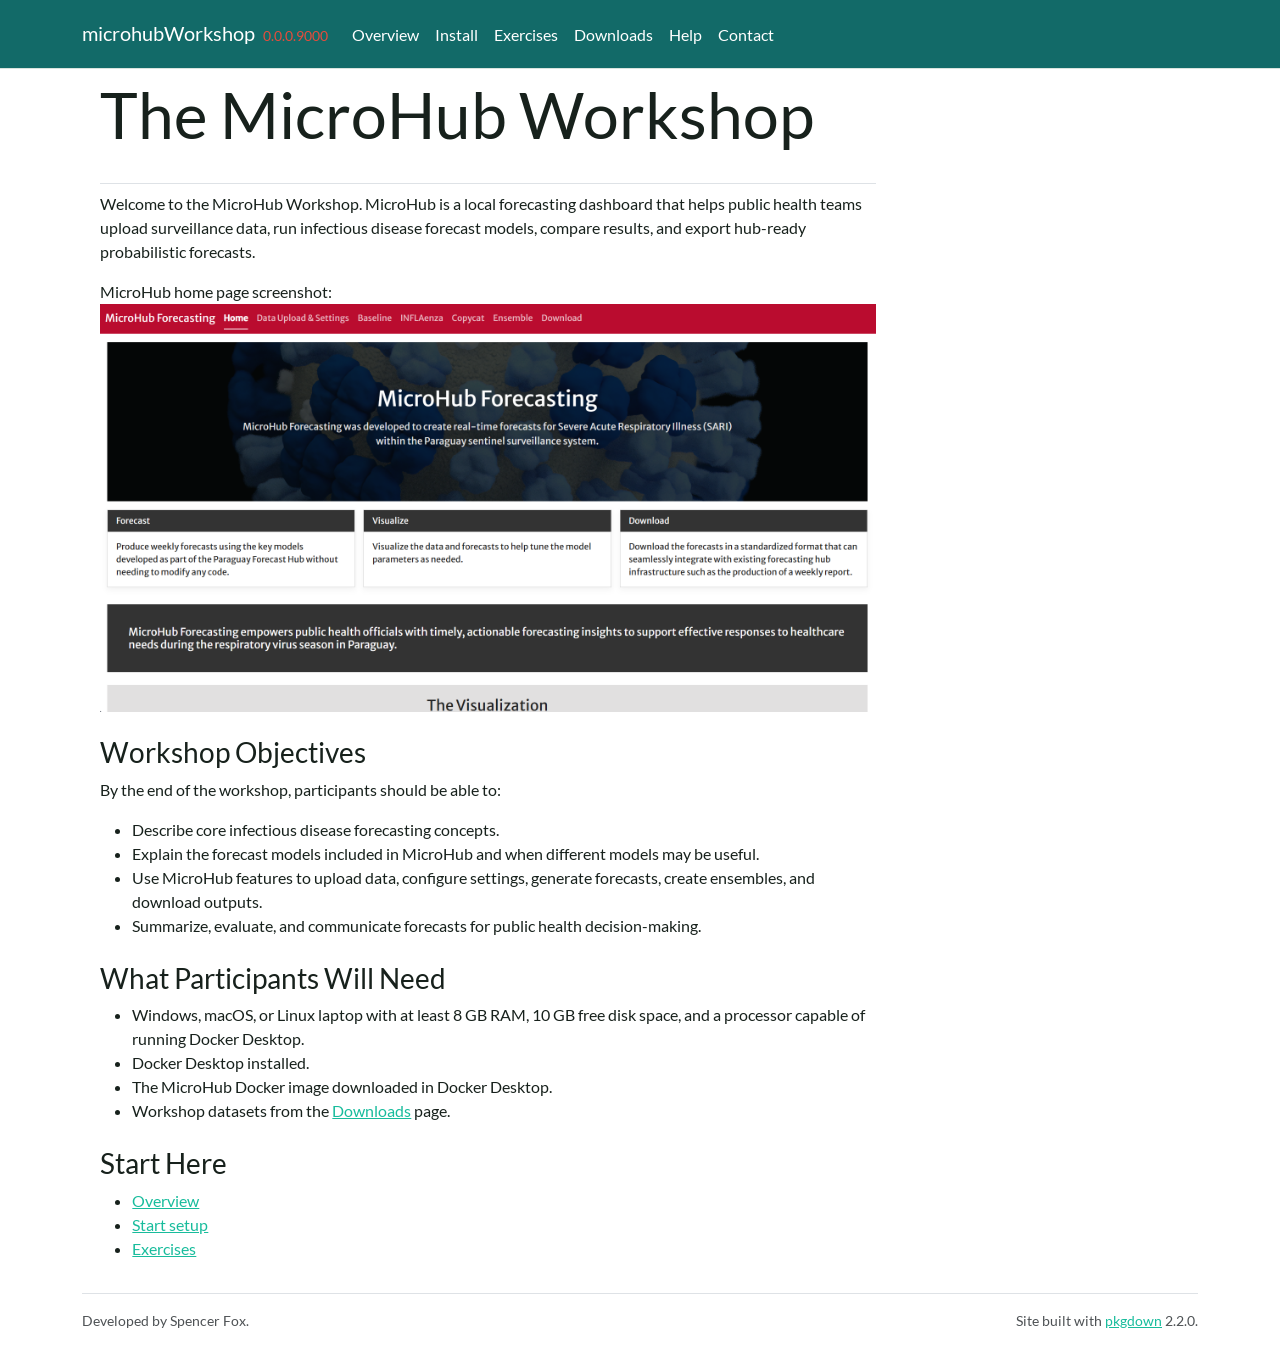
==== commit 104f26ee: "Update installation instructions" ====
--- a/docs/index.html
+++ b/docs/index.html
@@ -5,15 +5,15 @@
 <meta charset="utf-8">
 <meta http-equiv="X-UA-Compatible" content="IE=edge">
 <meta name="viewport" content="width=device-width, initial-scale=1, shrink-to-fit=no">
-<title>MicroHub India Workshop • microhubWorkshop</title>
+<title>The MicroHub Workshop • microhubWorkshop</title>
 <script src="deps/jquery-3.6.0/jquery-3.6.0.min.js"></script><meta name="viewport" content="width=device-width, initial-scale=1, shrink-to-fit=no">
 <link href="deps/bootstrap-5.3.1/bootstrap.min.css" rel="stylesheet">
 <script src="deps/bootstrap-5.3.1/bootstrap.bundle.min.js"></script><link href="deps/font-awesome-6.5.2/css/all.min.css" rel="stylesheet">
 <link href="deps/font-awesome-6.5.2/css/v4-shims.min.css" rel="stylesheet">
 <script src="deps/headroom-0.11.0/headroom.min.js"></script><script src="deps/headroom-0.11.0/jQuery.headroom.min.js"></script><script src="deps/bootstrap-toc-1.0.1/bootstrap-toc.min.js"></script><script src="deps/clipboard.js-2.0.11/clipboard.min.js"></script><script src="deps/search-1.0.0/autocomplete.jquery.min.js"></script><script src="deps/search-1.0.0/fuse.min.js"></script><script src="deps/search-1.0.0/mark.min.js"></script><!-- pkgdown --><script src="pkgdown.js"></script><link href="extra.css" rel="stylesheet">
-<meta property="og:title" content="MicroHub India Workshop">
-<meta name="description" content="Three-day hands-on workshop materials for MicroHub forecasting.">
-<meta property="og:description" content="Three-day hands-on workshop materials for MicroHub forecasting.">
+<meta property="og:title" content="The MicroHub Workshop">
+<meta name="description" content="Hands-on workshop materials for MicroHub forecasting.">
+<meta property="og:description" content="Hands-on workshop materials for MicroHub forecasting.">
 </head>
 <body>
     <a href="#main" class="visually-hidden-focusable">Skip to contents</a>
@@ -32,11 +32,12 @@
 
     <div id="navbar" class="collapse navbar-collapse ms-3">
       <ul class="navbar-nav me-auto">
+<li class="nav-item"><a class="nav-link" href="articles/overview.html">Overview</a></li>
 <li class="nav-item"><a class="nav-link" href="articles/install.html">Install</a></li>
-<li class="nav-item"><a class="nav-link" href="articles/schedule.html">Schedule</a></li>
 <li class="nav-item"><a class="nav-link" href="articles/exercises.html">Exercises</a></li>
 <li class="nav-item"><a class="nav-link" href="articles/downloads.html">Downloads</a></li>
 <li class="nav-item"><a class="nav-link" href="articles/troubleshooting.html">Help</a></li>
+<li class="nav-item"><a class="nav-link" href="articles/contact.html">Contact</a></li>
       </ul>
 <ul class="navbar-nav"></ul>
 </div>
@@ -46,100 +47,38 @@
 </nav><div class="container template-home">
 <div class="row">
   <main id="main" class="col-md-9"><div class="section level1">
-<div class="page-header"><h1 id="microhub-india-workshop">MicroHub India Workshop<a class="anchor" aria-label="anchor" href="#microhub-india-workshop"></a>
+<div class="page-header"><h1 id="the-microhub-workshop">The MicroHub Workshop<a class="anchor" aria-label="anchor" href="#the-microhub-workshop"></a>
 </h1></div>
-<div class="microhub-hero">
-<div>
-<p class="microhub-lead">
-Install MicroHub with Docker Desktop, work through guided outbreak forecasting exercises, compare model behavior, and export hub-ready probabilistic forecasts.
-</p>
-<p>
-<a class="microhub-button" href="articles/install.html">Start setup</a> <a class="microhub-button secondary" href="articles/downloads.html">Get data</a>
-</p>
-</div>
-<div class="microhub-image">
-<p><img src="reference/figures/microhub-home.png" alt="MicroHub application home page screenshot"></p>
-</div>
-</div>
+<p>Welcome to the MicroHub Workshop. MicroHub is a local forecasting dashboard that helps public health teams upload surveillance data, run infectious disease forecast models, compare results, and export hub-ready probabilistic forecasts.</p>
+<p>MicroHub home page screenshot: <img src="reference/figures/microhub-home.png" alt="MicroHub application home page screenshot"></p>
 <div class="section level2">
-<h2 id="workshop-flow">Workshop Flow<a class="anchor" aria-label="anchor" href="#workshop-flow"></a>
+<h2 id="workshop-objectives">Workshop Objectives<a class="anchor" aria-label="anchor" href="#workshop-objectives"></a>
 </h2>
-<div class="microhub-grid">
-<div class="microhub-card">
-<span class="microhub-tag">Day 1</span>
-<h3>
-Install, orient, upload
-</h3>
-<p>
-Confirm Docker Desktop works, open MicroHub locally, inspect the required surveillance data format, and produce first visual checks.
-</p>
-</div>
-<div class="microhub-card">
-<span class="microhub-tag">Day 2</span>
-<h3>
-Generate forecasts
-</h3>
-<p>
-Run baseline models, tune real-time settings, compare Copycat and INFLAenza, and interpret uncertainty intervals.
-</p>
-</div>
-<div class="microhub-card">
-<span class="microhub-tag">Day 3</span>
-<h3>
-Evaluate and export
-</h3>
-<p>
-Build an ensemble, download hub-ready outputs, discuss retrospective evaluation, and plan adaptation to local surveillance data.
-</p>
-</div>
-</div>
+<p>By the end of the workshop, participants should be able to:</p>
+<ul>
+<li>Describe core infectious disease forecasting concepts.</li>
+<li>Explain the forecast models included in MicroHub and when different models may be useful.</li>
+<li>Use MicroHub features to upload data, configure settings, generate forecasts, create ensembles, and download outputs.</li>
+<li>Summarize, evaluate, and communicate forecasts for public health decision-making.</li>
+</ul>
 </div>
 <div class="section level2">
 <h2 id="what-participants-will-need">What Participants Will Need<a class="anchor" aria-label="anchor" href="#what-participants-will-need"></a>
 </h2>
 <ul>
-<li>Windows, macOS, or Linux laptop with administrator rights for software installation.</li>
-<li>Docker Desktop installed before the first hands-on session.</li>
-<li>Internet access for pulling the MicroHub container image and downloading workshop CSV files.</li>
+<li>Windows, macOS, or Linux laptop with at least 8 GB RAM, 10 GB free disk space, and a processor capable of running Docker Desktop.</li>
+<li>Docker Desktop installed.</li>
+<li>The MicroHub Docker image downloaded in Docker Desktop.</li>
 <li>Workshop datasets from the <a href="articles/downloads.html">Downloads</a> page.</li>
 </ul>
 </div>
 <div class="section level2">
-<h2 id="learning-goals">Learning Goals<a class="anchor" aria-label="anchor" href="#learning-goals"></a>
+<h2 id="start-here">Start Here<a class="anchor" aria-label="anchor" href="#start-here"></a>
 </h2>
 <ul>
-<li>Run MicroHub locally using Docker Desktop.</li>
-<li>Prepare surveillance data with <code>date</code>, <code>target_group</code>, and <code>value</code> columns.</li>
-<li>Understand forecast date, data drop, seasonality, and horizon settings.</li>
-<li>Compare simple baselines with trajectory-matching and Bayesian models.</li>
-<li>Create ensemble forecasts and export hub-compatible outputs.</li>
-</ul>
-</div>
-<div class="section level2">
-<h2 id="editing-this-site">Editing This Site<a class="anchor" aria-label="anchor" href="#editing-this-site"></a>
-</h2>
-<p>This repository is a small pkgdown site. Edit the source files, then rebuild the site:</p>
-<div class="sourceCode" id="cb1"><pre class="downlit sourceCode r">
-<code class="sourceCode R"><span><span class="fu">rmarkdown</span><span class="fu">::</span><span class="fu"><a href="https://rdrr.io/pkg/rmarkdown/man/render.html" class="external-link">render</a></span><span class="op">(</span><span class="st">"README.Rmd"</span><span class="op">)</span></span>
-<span><span class="fu">pkgdown</span><span class="fu">::</span><span class="fu"><a href="https://rdrr.io/pkg/pkgdown/man/build_site.html" class="external-link">build_site</a></span><span class="op">(</span><span class="op">)</span></span></code></pre></div>
-<p>Common edits:</p>
-<ul>
-<li>Home page: <code>README.Rmd</code>
-</li>
-<li>Install guide: <code>vignettes/install.Rmd</code>
-</li>
-<li>Three-day agenda: <code>vignettes/schedule.Rmd</code>
-</li>
-<li>Exercises: <code>vignettes/exercises.Rmd</code>
-</li>
-<li>Downloads page: <code>vignettes/downloads.Rmd</code>
-</li>
-<li>Troubleshooting: <code>vignettes/troubleshooting.Rmd</code>
-</li>
-<li>Navigation and theme: <code>_pkgdown.yml</code>
-</li>
-<li>Downloadable CSVs: <code>pkgdown/assets/downloads/</code>
-</li>
+<li><a href="articles/overview.html">Overview</a></li>
+<li><a href="articles/install.html">Start setup</a></li>
+<li><a href="articles/exercises.html">Exercises</a></li>
 </ul>
 </div>
 </div>
--- a/docs/extra.css
+++ b/docs/extra.css
@@ -15,104 +15,17 @@
   border-bottom: 1px solid var(--microhub-line);
 }
 
-.template-home .page-header {
-  margin-bottom: 2rem;
-}
-
-.microhub-hero {
-  display: grid;
-  grid-template-columns: minmax(0, 1fr) minmax(320px, 0.95fr);
-  gap: 2rem;
-  align-items: center;
-  margin: 1.25rem 0 2.5rem;
-}
-
-.microhub-hero h1 {
+.template-home h1 {
   font-size: clamp(2.4rem, 5vw, 4.8rem);
   line-height: 1.08;
-  max-width: 11ch;
   margin-bottom: 1rem;
 }
 
-.microhub-lead {
-  color: var(--microhub-muted);
-  font-size: 1.12rem;
-  max-width: 64ch;
+main blockquote {
+  background: #fff;
+  border: 1px solid var(--microhub-line);
+  border-left: 0.35rem solid var(--microhub-marigold);
+  border-radius: 0.5rem;
+  color: var(--microhub-ink);
+  padding: 1rem;
 }
-
-.microhub-image {
-  border: 1px solid var(--microhub-line);
-  border-radius: 0.5rem;
-  overflow: hidden;
-  box-shadow: 0 18px 45px rgba(23, 33, 28, 0.08);
-}
-
-.microhub-grid {
-  display: grid;
-  grid-template-columns: repeat(3, minmax(0, 1fr));
-  gap: 1rem;
-  margin: 1.5rem 0 2rem;
-}
-
-.microhub-card,
-.microhub-callout {
-  border: 1px solid var(--microhub-line);
-  border-radius: 0.5rem;
-  padding: 1rem;
-  background: #fff;
-}
-
-.microhub-card h3 {
-  margin-top: 0.5rem;
-}
-
-.microhub-tag {
-  display: inline-block;
-  border-radius: 999px;
-  padding: 0.15rem 0.55rem;
-  background: var(--microhub-mint);
-  color: #0d534f;
-  font-size: 0.82rem;
-  font-weight: 700;
-}
-
-.microhub-callout {
-  border-left: 0.35rem solid var(--microhub-marigold);
-}
-
-.microhub-button {
-  display: inline-block;
-  border: 1px solid var(--microhub-teal);
-  border-radius: 0.45rem;
-  padding: 0.55rem 0.8rem;
-  background: var(--microhub-teal);
-  color: #fff !important;
-  text-decoration: none;
-  font-weight: 700;
-  margin-right: 0.5rem;
-}
-
-.microhub-button.secondary {
-  background: #fff;
-  color: var(--microhub-teal) !important;
-}
-
-.microhub-schedule {
-  display: grid;
-  gap: 1rem;
-}
-
-.microhub-day {
-  border: 1px solid var(--microhub-line);
-  border-radius: 0.5rem;
-  padding: 1rem;
-  background: #fff;
-}
-
-@media (max-width: 800px) {
-  .microhub-hero,
-  .microhub-grid {
-    grid-template-columns: 1fr;
-  }
-}
-
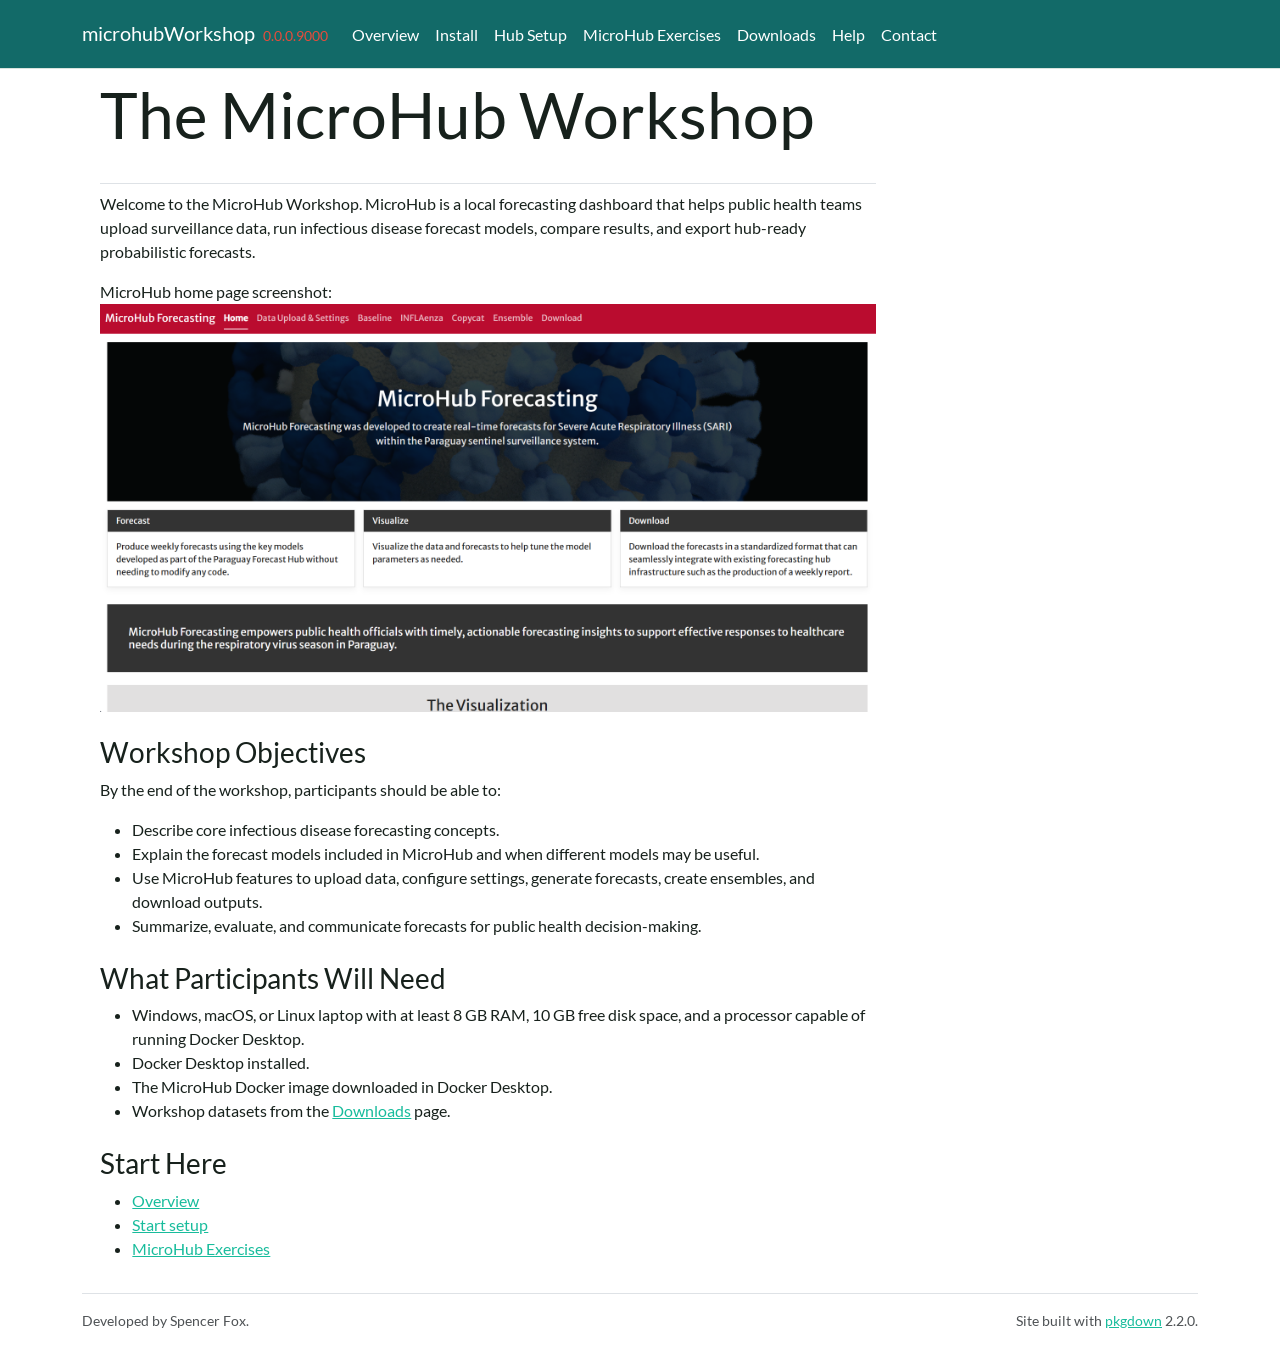
==== commit 78df91d8: "Adding hub setup files" ====
--- a/docs/index.html
+++ b/docs/index.html
@@ -34,7 +34,8 @@
       <ul class="navbar-nav me-auto">
 <li class="nav-item"><a class="nav-link" href="articles/overview.html">Overview</a></li>
 <li class="nav-item"><a class="nav-link" href="articles/install.html">Install</a></li>
-<li class="nav-item"><a class="nav-link" href="articles/exercises.html">Exercises</a></li>
+<li class="nav-item"><a class="nav-link" href="articles/hub-setup.html">Hub Setup</a></li>
+<li class="nav-item"><a class="nav-link" href="articles/exercises.html">MicroHub Exercises</a></li>
 <li class="nav-item"><a class="nav-link" href="articles/downloads.html">Downloads</a></li>
 <li class="nav-item"><a class="nav-link" href="articles/troubleshooting.html">Help</a></li>
 <li class="nav-item"><a class="nav-link" href="articles/contact.html">Contact</a></li>
@@ -78,7 +79,7 @@
 <ul>
 <li><a href="articles/overview.html">Overview</a></li>
 <li><a href="articles/install.html">Start setup</a></li>
-<li><a href="articles/exercises.html">Exercises</a></li>
+<li><a href="articles/exercises.html">MicroHub Exercises</a></li>
 </ul>
 </div>
 </div>
